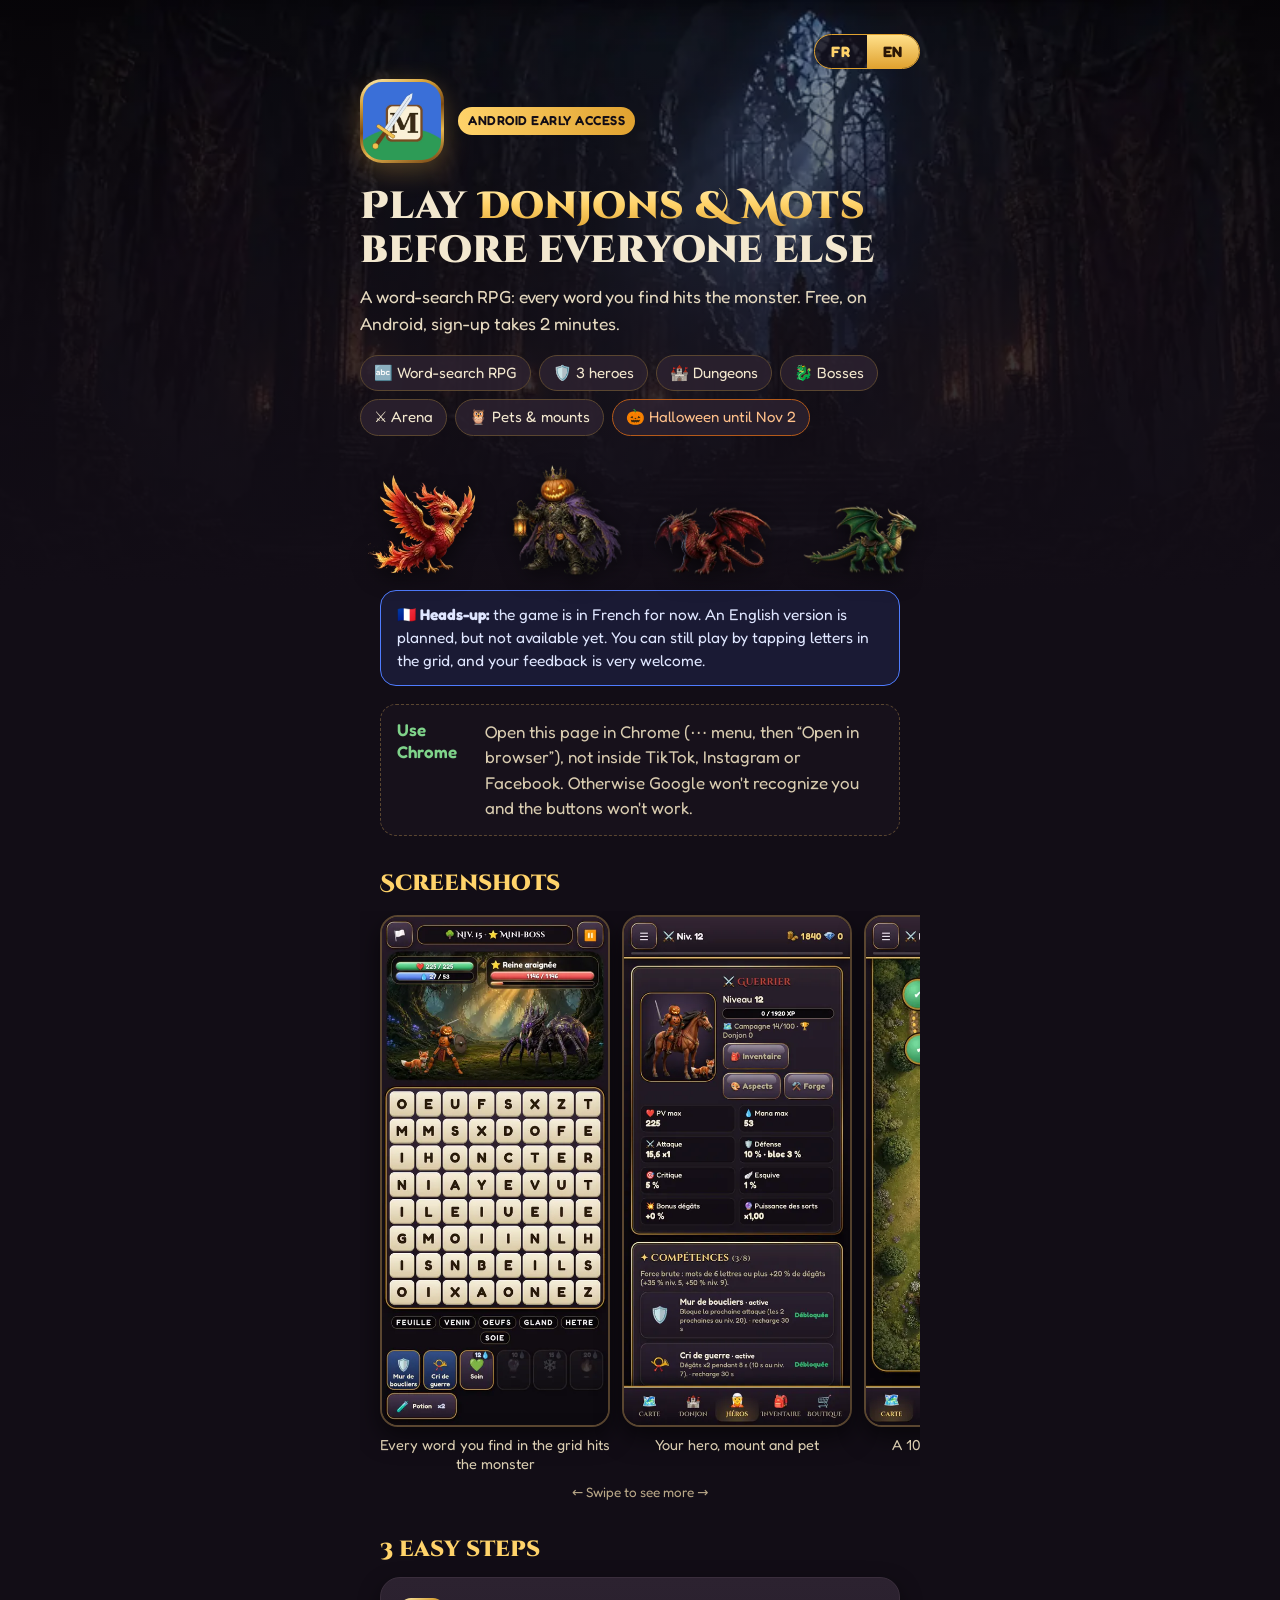
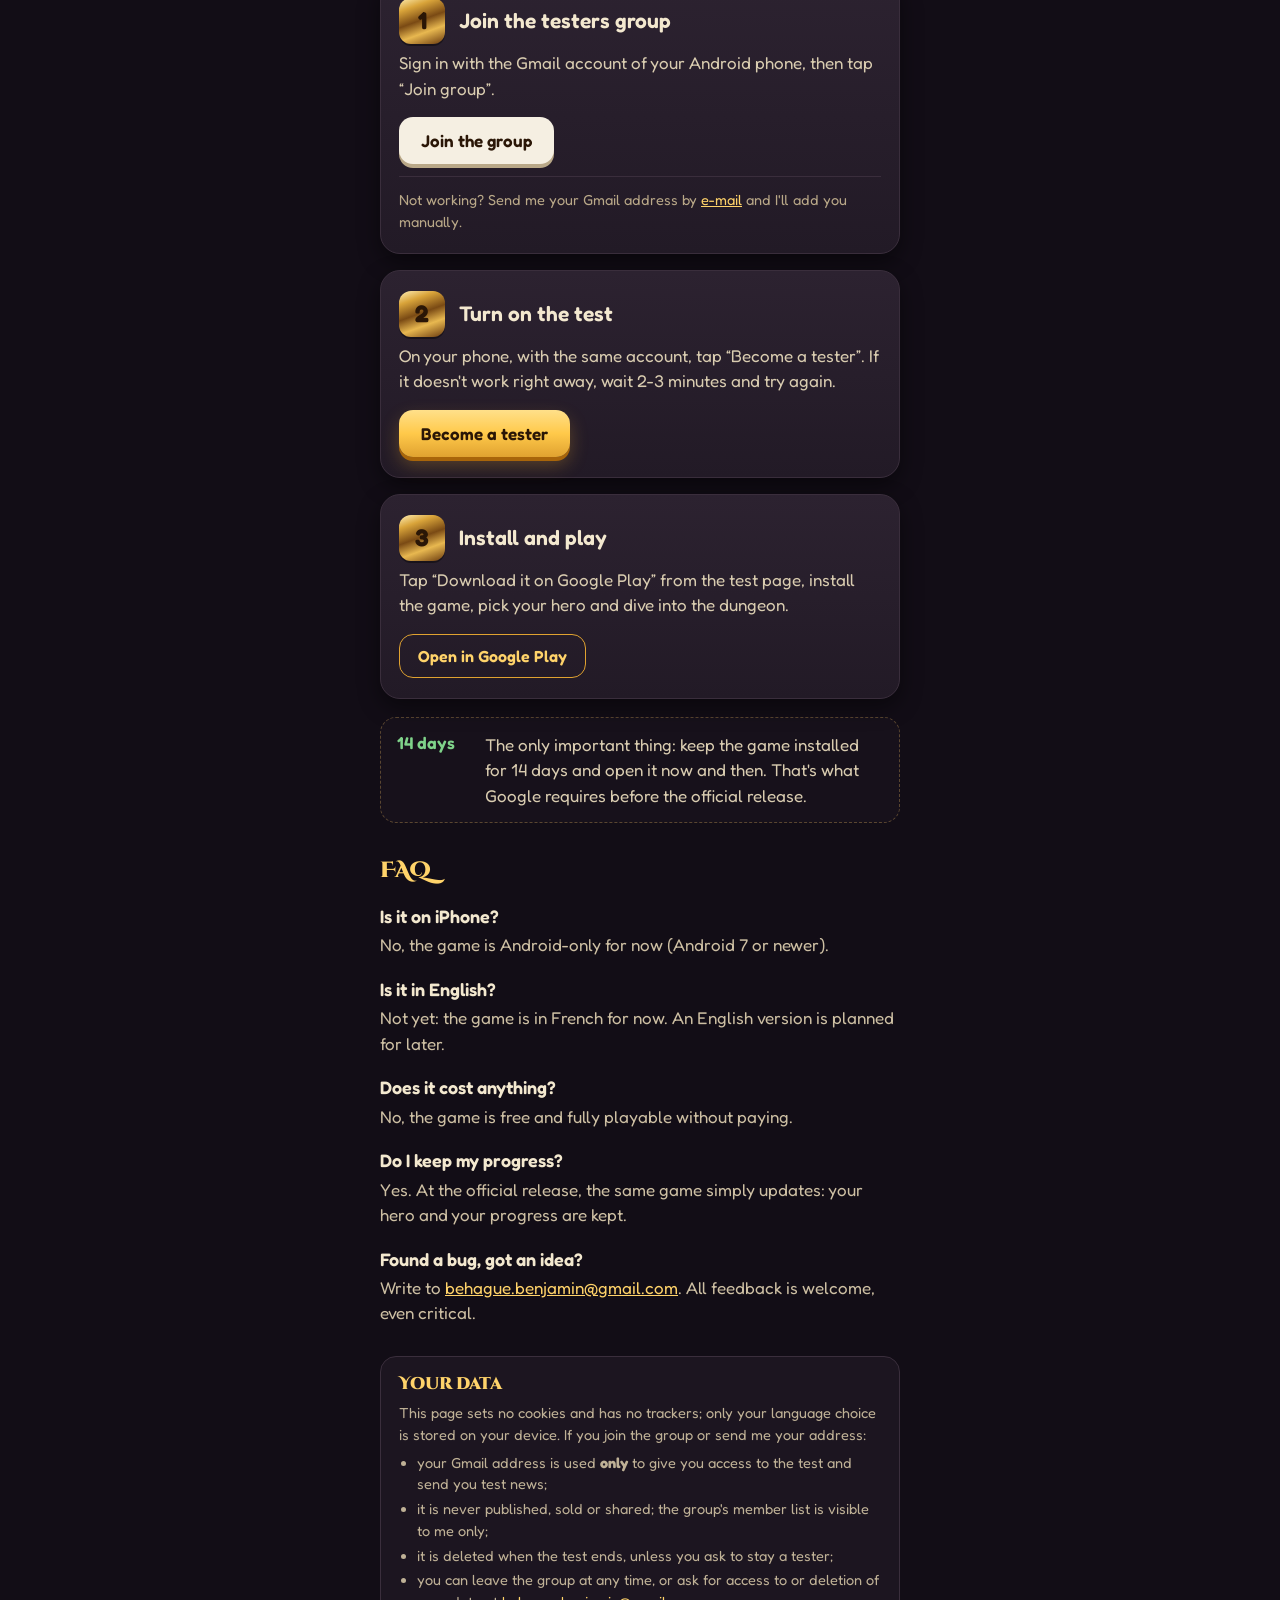
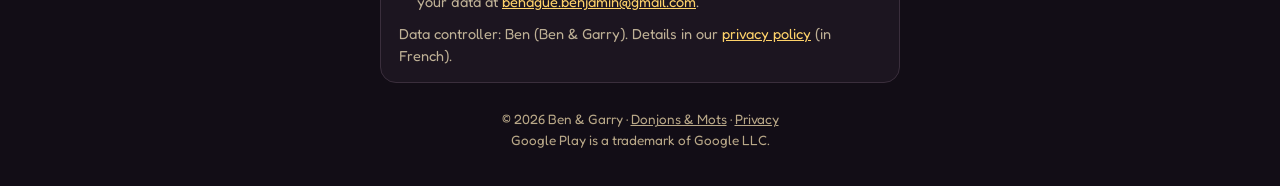
==== testeurs/index.html @ 57e8fcc4 "Add files via upload" ====
<!doctype html>
<html lang="fr" class="l-fr">
<head>
<meta charset="utf-8">
<meta name="viewport" content="width=device-width,initial-scale=1,viewport-fit=cover">
<title>Teste Donjons &amp; Mots avant tout le monde – Avant-première Android</title>
<meta name="description" content="Deviens testeur de Donjons &amp; Mots, le jeu de mots mêlés RPG en français. Android, gratuit, inscription en 2 minutes. / Become a tester of Donjons &amp; Mots, a word-search RPG for Android. Free.">
<meta name="theme-color" content="#120d16">
<meta name="robots" content="noindex">
<meta property="og:title" content="Teste Donjons &amp; Mots avant tout le monde">
<meta property="og:description" content="Le jeu de mots mêlés RPG en français. Android, gratuit, inscription en 2 minutes.">
<meta property="og:image" content="https://benito344.github.io/donjonsetmots/testeurs/og-banniere.jpg">
<meta property="og:url" content="https://benito344.github.io/donjonsetmots/testeurs/">
<meta property="og:type" content="website">
<link rel="icon" href="favicon.png">
<link rel="apple-touch-icon" href="apple-touch-icon.png">
<link rel="preload" href="cinzel-deco-900.woff2" as="font" type="font/woff2" crossorigin>
<script>
/* ===================================================================
   ⚠️  À COMPLÉTER PAR BEN AVANT LA MISE EN LIGNE
   Colle ici l'adresse de ton Google Group, par exemple :
   https://groups.google.com/g/donjons-et-mots-testeurs
   Tant que c'est vide, le bouton « Rejoindre le groupe » reste grisé
   et la page propose d'envoyer son Gmail par e-mail à la place.
   =================================================================== */
window.GROUPE_URL = "https://groups.google.com/g/donjons-et-mots-testeurs";

/* Langue : ?lang=fr|en, sinon choix mémorisé, sinon langue du navigateur (français → FR, autre → EN). */
(function(){
  var l = null, q = (location.search.match(/[?&]lang=(fr|en)/) || [])[1];
  try { l = q || localStorage.getItem("dm-lang"); } catch(e) { l = q; }
  if (l !== "fr" && l !== "en") {
    var n = (navigator.languages && navigator.languages[0]) || navigator.language || "fr";
    l = /^fr/i.test(n) ? "fr" : "en";
  }
  var h = document.documentElement; h.className = "l-" + l; h.lang = l;
})();
</script>
<style>
@font-face{font-family:"Cinzel Decorative";src:url(cinzel-deco-900.woff2) format("woff2");font-weight:900;font-display:swap}
@font-face{font-family:"Fredoka";src:url(fredoka.woff2) format("woff2");font-weight:300 700;font-display:swap}
:root{
  --bg:#120d16;--bg2:#1c1520;--card:#221a26;--card2:#2c2230;--line:#5a4630;--line2:#3a2e3c;
  --ink:#f3e8cf;--muted:#b9a888;--gold:#ffd36a;--gold2:#e0a230;--gold3:#a8650a;--pumpkin:#ff8a2a;--green:#7fd38a;
  --frame:linear-gradient(160deg,#fff0b8 0%,#d9a43a 22%,#7a4a14 48%,#e8b850 70%,#6a3a0e 100%);
  --title:"Cinzel Decorative",Georgia,serif;--text:"Fredoka",system-ui,-apple-system,"Segoe UI",Roboto,sans-serif;
}
*{box-sizing:border-box}
html{-webkit-text-size-adjust:100%}
body{margin:0;background:var(--bg);color:var(--ink);font:400 17px/1.5 var(--text)}
a{color:var(--gold)}
.hero{position:relative;padding:28px 20px 8px;background:
  linear-gradient(180deg,rgba(18,13,22,.35) 0%,rgba(18,13,22,.8) 55%,var(--bg) 100%),
  url(fond-donjon.webp) center top/cover no-repeat}
.wrap{max-width:560px;margin:0 auto;padding:0 20px}
.hero .wrap{padding:0}
.brand{display:flex;align-items:center;gap:14px}
.icon{width:84px;height:84px;border-radius:22px;padding:3px;background:var(--frame);box-shadow:0 8px 26px rgba(255,190,80,.28)}
.icon img{display:block;width:100%;height:100%;border-radius:19px}
.tag{display:inline-block;font-size:13px;font-weight:600;letter-spacing:.04em;text-transform:uppercase;color:var(--bg);background:linear-gradient(90deg,var(--gold),var(--gold2));padding:4px 10px;border-radius:999px}
h1{font:900 31px/1.15 var(--title);margin:22px 0 12px;letter-spacing:.01em}
h1 .gold{background:linear-gradient(180deg,#fff0b8,#ffd36a 45%,#e0a230);-webkit-background-clip:text;background-clip:text;color:transparent}
.lead{color:#e6dac0;margin:0 0 18px;font-size:17.5px}
.pills{display:flex;flex-wrap:wrap;gap:8px;margin:0 0 22px;padding:0;list-style:none}
.pills li{border:1px solid var(--line);background:rgba(44,34,48,.85);border-radius:999px;padding:6px 13px;font-size:15px;white-space:nowrap}
.pills li.hw{border-color:#b55a1a;color:#ffc08a}
.strip{display:flex;justify-content:space-between;align-items:flex-end;margin:0 0 4px}
.strip img{width:24%;max-width:120px;height:auto;filter:drop-shadow(0 6px 10px rgba(0,0,0,.6))}
.note{border:1.5px dashed var(--line);border-radius:16px;padding:14px 16px;display:flex;gap:14px;margin:18px 0;background:rgba(28,21,32,.6)}
.note b.k{flex:0 0 74px;color:var(--green);font-weight:600;line-height:1.3}
.note p{margin:0;color:#d9ccb0}
.note.inapp b.k{color:var(--pumpkin)}
.note.inapp{border-color:var(--pumpkin);border-style:solid;background:rgba(80,40,10,.35)}
.note.ios{border-color:#c2554d;border-style:solid}
.hide{display:none!important}
h2{font:900 22px/1.25 var(--title);margin:34px 0 14px;color:var(--gold)}
.step{position:relative;background:linear-gradient(180deg,var(--card2),var(--card));border:1px solid var(--line2);border-radius:20px;padding:20px 18px 20px 18px;margin:0 0 16px;box-shadow:0 8px 22px rgba(0,0,0,.45)}
.step .hd{display:flex;align-items:center;gap:14px;margin-bottom:6px}
.num{flex:0 0 46px;height:46px;border-radius:12px;background:var(--frame);display:grid;place-items:center;font:700 24px/1 var(--text);color:#2a1606;box-shadow:0 2px 0 rgba(0,0,0,.4)}
.step h3{font:600 21px/1.25 var(--text);margin:0}
.step p{margin:6px 0 12px;color:#d9ccb0}
.btn{display:inline-block;text-decoration:none;font:600 17px/1 var(--text);padding:15px 22px;border-radius:14px;margin-top:4px;text-align:center}
.btn.gold{color:#2a1606;background:linear-gradient(180deg,#ffe08a,#ffc94a 50%,#e0a230);box-shadow:0 4px 0 var(--gold3),0 8px 18px rgba(224,162,48,.3)}
.btn.light{color:#2a1606;background:#f5efe2;box-shadow:0 4px 0 #b9a888}
.btn.ghost{color:var(--gold);border:1.5px solid var(--gold2);padding:13px 18px;font-size:16px}
.btn.off{background:#3a3040;color:#9b8ea0;box-shadow:none;pointer-events:none}
.small{font-size:14.5px;color:var(--muted)}
.fallback{margin-top:12px;padding-top:12px;border-top:1px solid var(--line2)}
.shot{display:flex;gap:14px;align-items:center;margin:8px 0 0}
.shot img{width:46%;max-width:200px;border-radius:16px;border:2px solid var(--line);box-shadow:0 10px 24px rgba(0,0,0,.55)}
.shot p{margin:0;color:#d9ccb0;font-size:16px}
.faq h3{font:600 18px/1.3 var(--text);margin:20px 0 4px;color:var(--ink)}
.faq p{margin:0;color:#cdbfa3}
.rgpd{background:var(--bg2);border:1px solid var(--line2);border-radius:16px;padding:16px 18px;margin:30px 0 0;font-size:14.5px;color:#bfb196}
.rgpd h2{font-size:17px;margin:0 0 8px}
.rgpd ul{margin:6px 0 0;padding-left:18px}
.rgpd li{margin:3px 0}
footer{text-align:center;color:var(--muted);font-size:13.5px;padding:26px 20px 36px}
footer a{color:var(--muted)}
@media (min-width:600px){h1{font-size:38px}.hero{padding-top:44px}}

.fr,.en{}
html.l-fr .en,html.l-en .fr{display:none!important}
.topbar{display:flex;justify-content:flex-end;margin:-10px 0 10px}
.lang{display:inline-flex;border:1.5px solid var(--gold2);border-radius:999px;overflow:hidden;background:rgba(18,13,22,.75)}
.lang button{font:700 15px/1 var(--text);letter-spacing:.06em;color:var(--gold);background:none;border:0;padding:9px 15px;cursor:pointer;min-width:52px}
html.l-fr .lang [data-l=fr],html.l-en .lang [data-l=en]{background:linear-gradient(180deg,#ffe08a,#e0a230);color:#2a1606}
.gallery{display:flex;gap:12px;overflow-x:auto;scroll-snap-type:x mandatory;-webkit-overflow-scrolling:touch;padding:4px 20px 14px;margin:0 -20px;scrollbar-width:none}
.gallery::-webkit-scrollbar{display:none}
.gallery figure{flex:0 0 62%;max-width:230px;margin:0;scroll-snap-align:center}
.gallery img{display:block;width:100%;height:auto;aspect-ratio:420/934;border-radius:18px;border:2px solid var(--line);box-shadow:0 10px 24px rgba(0,0,0,.55);background:#000}
.gallery figcaption{font-size:14.5px;color:#d9ccb0;margin-top:8px;line-height:1.35;text-align:center}
.swipe{font-size:13.5px;color:var(--muted);margin:-6px 0 0;text-align:center}
.enote{border:1.5px solid #4f7cff;border-radius:16px;padding:12px 16px;margin:0 0 16px;background:rgba(40,52,110,.35);color:#dfe6ff;font-size:15.5px}
</style>
</head>
<body>

<header class="hero">
 <div class="wrap">
  <div class="topbar">
   <div class="lang" role="group" aria-label="Langue / Language">
    <button type="button" data-l="fr" aria-label="Français">FR</button><button type="button" data-l="en" aria-label="English">EN</button>
   </div>
  </div>
  <div class="brand">
   <div class="icon"><img src="icone.webp" width="78" height="78" alt="Donjons &amp; Mots"></div>
   <span class="tag"><span class="fr">Avant-première Android</span><span class="en">Android early access</span></span>
  </div>
  <h1 class="fr">Teste <span class="gold">Donjons &amp; Mots</span> avant tout le monde</h1>
  <h1 class="en">Play <span class="gold">Donjons &amp; Mots</span> before everyone else</h1>
  <p class="lead fr">Le jeu de mots mêlés façon RPG, en français : chaque mot trouvé frappe le monstre. Gratuit, sur Android, inscription en 2&nbsp;minutes.</p>
  <p class="lead en">A word-search RPG: every word you find hits the monster. Free, on Android, sign-up takes 2&nbsp;minutes.</p>
  <ul class="pills fr" aria-label="Au programme">
   <li>🔤 Mots mêlés RPG</li><li>🛡️ 3 héros</li><li>🏰 Donjons</li><li>🐉 Boss</li>
   <li>⚔️ Arène</li><li>🦉 Familiers &amp; montures</li><li class="hw">🎃 Halloween jusqu'au 2/11</li>
  </ul>
  <ul class="pills en" aria-label="Features">
   <li>🔤 Word-search RPG</li><li>🛡️ 3 heroes</li><li>🏰 Dungeons</li><li>🐉 Bosses</li>
   <li>⚔️ Arena</li><li>🦉 Pets &amp; mounts</li><li class="hw">🎃 Halloween until Nov 2</li>
  </ul>
  <div class="strip" aria-hidden="true">
   <img src="phenix.webp" alt="" width="120" height="120">
   <img src="boss-citrouille.webp" alt="" width="120" height="120">
   <img src="dragon.webp" alt="" width="120" height="120">
   <img src="monture-dragon.webp" alt="" width="120" height="120">
  </div>
 </div>
</header>

<main class="wrap">

 <div class="enote en"><b>🇫🇷 Heads-up:</b> the game is in French for now. An English version is planned, but not available yet. You can still play by tapping letters in the grid, and your feedback is very welcome.</div>

 <div class="note inapp hide" id="inapp">
  <b class="k"><span class="fr">Attention</span><span class="en">Warning</span></b>
  <div><p class="fr">Tu es dans le navigateur de Facebook, Instagram ou TikTok : Google ne te reconnaîtra pas ici.</p>
  <p class="en">You're in the Facebook, Instagram or TikTok browser: Google won't recognize you here.</p>
  <a class="btn ghost" id="openChrome" href="#" style="margin-top:10px"><span class="fr">Ouvrir dans Chrome</span><span class="en">Open in Chrome</span></a></div>
 </div>

 <div class="note ios hide" id="ios">
  <b class="k">iPhone</b>
  <p class="fr">Le jeu est uniquement sur Android pour l'instant. Partage cette page à un ami qui a un téléphone Android&nbsp;!</p>
  <p class="en">The game is Android-only for now. Share this page with a friend who has an Android phone!</p>
 </div>

 <div class="note">
  <b class="k"><span class="fr">Dans Chrome</span><span class="en">Use Chrome</span></b>
  <p class="fr">Ouvre cette page dans Chrome (menu ⋯ puis «&nbsp;Ouvrir dans le navigateur&nbsp;»), pas dans TikTok, Instagram ou Facebook. Sinon Google ne te reconnaît pas et les boutons ne marchent pas.</p>
  <p class="en">Open this page in Chrome (⋯ menu, then “Open in browser”), not inside TikTok, Instagram or Facebook. Otherwise Google won't recognize you and the buttons won't work.</p>
 </div>

 <h2><span class="fr">Aperçu du jeu</span><span class="en">Screenshots</span></h2>
 <div class="gallery" tabindex="0" aria-label="Captures du jeu / Screenshots">
  <figure><img src="jeu-combat.webp" width="420" height="934" loading="lazy" alt="Combat : grille de mots mêlés contre la Reine araignée / Fight: word grid vs the Spider Queen"><figcaption><span class="fr">Chaque mot trouvé dans la grille frappe le monstre</span><span class="en">Every word you find in the grid hits the monster</span></figcaption></figure>
  <figure><img src="jeu-heros-cheval.webp" width="420" height="934" loading="lazy" alt="Écran du héros à cheval / Hero on horseback"><figcaption><span class="fr">Ton héros, sa monture et son familier</span><span class="en">Your hero, mount and pet</span></figcaption></figure>
  <figure><img src="jeu-carte.webp" width="420" height="934" loading="lazy" alt="Carte de la campagne / Campaign map"><figcaption><span class="fr">Une campagne de 100 niveaux sur la carte</span><span class="en">A 100-level campaign map</span></figcaption></figure>
  <figure><img src="jeu-arene.webp" width="420" height="934" loading="lazy" alt="Combat dans l'arène / Arena fight"><figcaption><span class="fr">L'arène contre d'autres héros</span><span class="en">Arena fights against other heroes</span></figcaption></figure>
  <figure><img src="jeu-donjon.webp" width="420" height="934" loading="lazy" alt="La Tour du donjon / Dungeon Tower"><figcaption><span class="fr">La Tour du donjon, étage par étage</span><span class="en">The Dungeon Tower, floor by floor</span></figcaption></figure>
  <figure><img src="jeu-halloween.webp" width="420" height="934" loading="lazy" alt="Boss d'Halloween, le Roi Citrouille / Halloween boss, the Pumpkin King"><figcaption><span class="fr">Événement Halloween&nbsp;: le Roi Citrouille</span><span class="en">Halloween event: the Pumpkin King</span></figcaption></figure>
 </div>
 <p class="swipe"><span class="fr">← Fais glisser pour voir la suite →</span><span class="en">← Swipe to see more →</span></p>

 <h2><span class="fr">En 3 étapes</span><span class="en">3 easy steps</span></h2>

 <section class="step">
  <div class="hd"><span class="num">1</span><h3><span class="fr">Rejoins le groupe des testeurs</span><span class="en">Join the testers group</span></h3></div>
  <p class="fr">Connecte-toi avec le compte Gmail de ton téléphone Android, puis appuie sur «&nbsp;Rejoindre le groupe&nbsp;».</p>
  <p class="en">Sign in with the Gmail account of your Android phone, then tap “Join group”.</p>
  <a class="btn light" id="btnGroupe" href="#" target="_blank" rel="noopener"><span class="fr">Rejoindre le groupe</span><span class="en">Join the group</span></a>
  <div class="fallback small">
   <span class="fr">Ça ne marche pas&nbsp;? Envoie-moi ton adresse Gmail par
   <a href="mailto:behague.benjamin@gmail.com?subject=Testeur%20Donjons%20%26%20Mots&amp;body=Bonjour%20Ben%2C%0A%0AJe%20veux%20tester%20Donjons%20%26%20Mots.%20Mon%20adresse%20Gmail%20Android%20%3A%20">e-mail</a>
   et je t'ajoute à la main.</span>
   <span class="en">Not working? Send me your Gmail address by
   <a href="mailto:behague.benjamin@gmail.com?subject=Tester%20Donjons%20%26%20Mots&amp;body=Hi%20Ben%2C%0A%0AI%27d%20like%20to%20test%20Donjons%20%26%20Mots.%20My%20Android%20Gmail%20address%3A%20">e-mail</a>
   and I'll add you manually.</span>
  </div>
 </section>

 <section class="step">
  <div class="hd"><span class="num">2</span><h3><span class="fr">Active le test</span><span class="en">Turn on the test</span></h3></div>
  <p class="fr">Sur ton téléphone, avec le même compte, appuie sur «&nbsp;Devenir testeur&nbsp;». Si ça ne marche pas tout de suite, attends 2-3&nbsp;minutes et réessaie.</p>
  <p class="en">On your phone, with the same account, tap “Become a tester”. If it doesn't work right away, wait 2-3&nbsp;minutes and try again.</p>
  <a class="btn gold" href="https://play.google.com/apps/testing/com.benetgarry.donjonsetmots" target="_blank" rel="noopener"><span class="fr">Devenir testeur</span><span class="en">Become a tester</span></a>
 </section>

 <section class="step">
  <div class="hd"><span class="num">3</span><h3><span class="fr">Installe et joue</span><span class="en">Install and play</span></h3></div>
  <p class="fr">Appuie sur «&nbsp;Télécharger sur Google Play&nbsp;» depuis la page du test, installe le jeu, choisis ton héros et lance-toi dans le donjon.</p>
  <p class="en">Tap “Download it on Google Play” from the test page, install the game, pick your hero and dive into the dungeon.</p>
  <a class="btn ghost" href="https://play.google.com/store/apps/details?id=com.benetgarry.donjonsetmots" target="_blank" rel="noopener"><span class="fr">Ouvrir sur Google Play</span><span class="en">Open in Google Play</span></a>
 </section>

 <div class="note">
  <b class="k"><span class="fr">14 jours</span><span class="en">14 days</span></b>
  <p class="fr">Le seul truc important&nbsp;: garde le jeu installé 14&nbsp;jours et ouvre-le de temps en temps. C'est ce que Google demande avant la sortie officielle.</p>
  <p class="en">The only important thing: keep the game installed for 14&nbsp;days and open it now and then. That's what Google requires before the official release.</p>
 </div>

 <section class="faq fr">
  <h2>Questions</h2>
  <h3>Il faut un iPhone&nbsp;?</h3>
  <p>Non, le jeu est sur Android uniquement pour l'instant (Android&nbsp;7 ou plus récent).</p>
  <h3>C'est payant&nbsp;?</h3>
  <p>Non, le jeu est gratuit et se joue entièrement sans payer.</p>
  <h3>Je garde ma progression&nbsp;?</h3>
  <p>Oui. À la sortie officielle, c'est le même jeu qui se met à jour&nbsp;: ton héros et ta progression sont gardés.</p>
  <h3>Un bug, une idée&nbsp;?</h3>
  <p>Écris à <a href="mailto:behague.benjamin@gmail.com">behague.benjamin@gmail.com</a>. Tous les retours sont les bienvenus, même critiques.</p>
 </section>
 <section class="faq en">
  <h2>FAQ</h2>
  <h3>Is it on iPhone?</h3>
  <p>No, the game is Android-only for now (Android&nbsp;7 or newer).</p>
  <h3>Is it in English?</h3>
  <p>Not yet: the game is in French for now. An English version is planned for later.</p>
  <h3>Does it cost anything?</h3>
  <p>No, the game is free and fully playable without paying.</p>
  <h3>Do I keep my progress?</h3>
  <p>Yes. At the official release, the same game simply updates: your hero and your progress are kept.</p>
  <h3>Found a bug, got an idea?</h3>
  <p>Write to <a href="mailto:behague.benjamin@gmail.com">behague.benjamin@gmail.com</a>. All feedback is welcome, even critical.</p>
 </section>

 <section class="rgpd fr" id="donnees">
  <h2>Tes données</h2>
  Cette page ne dépose aucun cookie et ne contient aucun traceur&nbsp;; seul ton choix de langue est retenu sur ton appareil. Si tu rejoins le groupe ou m'envoies ton adresse&nbsp;:
  <ul>
   <li>ton adresse Gmail sert <b>uniquement</b> à t'ouvrir l'accès au test et à te donner des nouvelles du test&nbsp;;</li>
   <li>elle n'est ni publiée, ni vendue, ni partagée&nbsp;; la liste des membres du groupe n'est visible que par moi&nbsp;;</li>
   <li>elle est supprimée à la fin du test, sauf si tu demandes à rester testeur&nbsp;;</li>
   <li>tu peux quitter le groupe quand tu veux, ou demander l'accès ou la suppression de tes données à <a href="mailto:behague.benjamin@gmail.com">behague.benjamin@gmail.com</a>.</li>
  </ul>
  <p style="margin:10px 0 0">Responsable&nbsp;: Ben (Ben &amp; Garry). Détails dans la <a href="../confidentialite/">politique de confidentialité</a>.</p>
 </section>
 <section class="rgpd en">
  <h2>Your data</h2>
  This page sets no cookies and has no trackers; only your language choice is stored on your device. If you join the group or send me your address:
  <ul>
   <li>your Gmail address is used <b>only</b> to give you access to the test and send you test news;</li>
   <li>it is never published, sold or shared; the group's member list is visible to me only;</li>
   <li>it is deleted when the test ends, unless you ask to stay a tester;</li>
   <li>you can leave the group at any time, or ask for access to or deletion of your data at <a href="mailto:behague.benjamin@gmail.com">behague.benjamin@gmail.com</a>.</li>
  </ul>
  <p style="margin:10px 0 0">Data controller: Ben (Ben &amp; Garry). Details in our <a href="../confidentialite/">privacy policy</a> (in French).</p>
 </section>

</main>

<footer>
 © 2026 Ben &amp; Garry · <a href="../">Donjons &amp; Mots</a> · <a href="../confidentialite/"><span class="fr">Confidentialité</span><span class="en">Privacy</span></a><br>
 <span class="fr">Google Play est une marque de Google LLC.</span><span class="en">Google Play is a trademark of Google LLC.</span>
</footer>

<script>
(function(){
  var T = { fr:"Teste Donjons & Mots avant tout le monde – Avant-première Android", en:"Play Donjons & Mots before everyone else – Android early access" };
  var h = document.documentElement;
  function setLang(l, keep){
    h.className = "l-" + l; h.lang = l; document.title = T[l];
    if (keep) { try { localStorage.setItem("dm-lang", l); } catch(e) {} }
  }
  setLang(h.lang === "en" ? "en" : "fr", false);
  document.querySelectorAll(".lang button").forEach(function(b){
    b.addEventListener("click", function(){ setLang(b.getAttribute("data-l"), true); });
  });

  var ua = navigator.userAgent || "";
  var g = document.getElementById("btnGroupe");
  var url = (window.GROUPE_URL || "").trim();
  if (/^https:\/\/groups\.google\.com\//.test(url)) { g.href = url; }
  else { g.classList.add("off"); g.removeAttribute("href");
    g.innerHTML = '<span class="fr">Groupe bientôt ouvert</span><span class="en">Group opening soon</span>'; }
  var inApp = /FBAN|FBAV|FB_IAB|Instagram|musical_ly|Bytedance|TikTok|Snapchat|Line\//i.test(ua);
  var android = /Android/i.test(ua), ios = /iPhone|iPad|iPod/i.test(ua);
  if (inApp) {
    document.getElementById("inapp").classList.remove("hide");
    var o = document.getElementById("openChrome");
    if (android) o.href = "intent://" + location.host + location.pathname + location.search + "#Intent;scheme=https;package=com.android.chrome;end";
    else o.classList.add("hide");
  }
  if (ios) document.getElementById("ios").classList.remove("hide");
})();
</script>
</body>
</html>
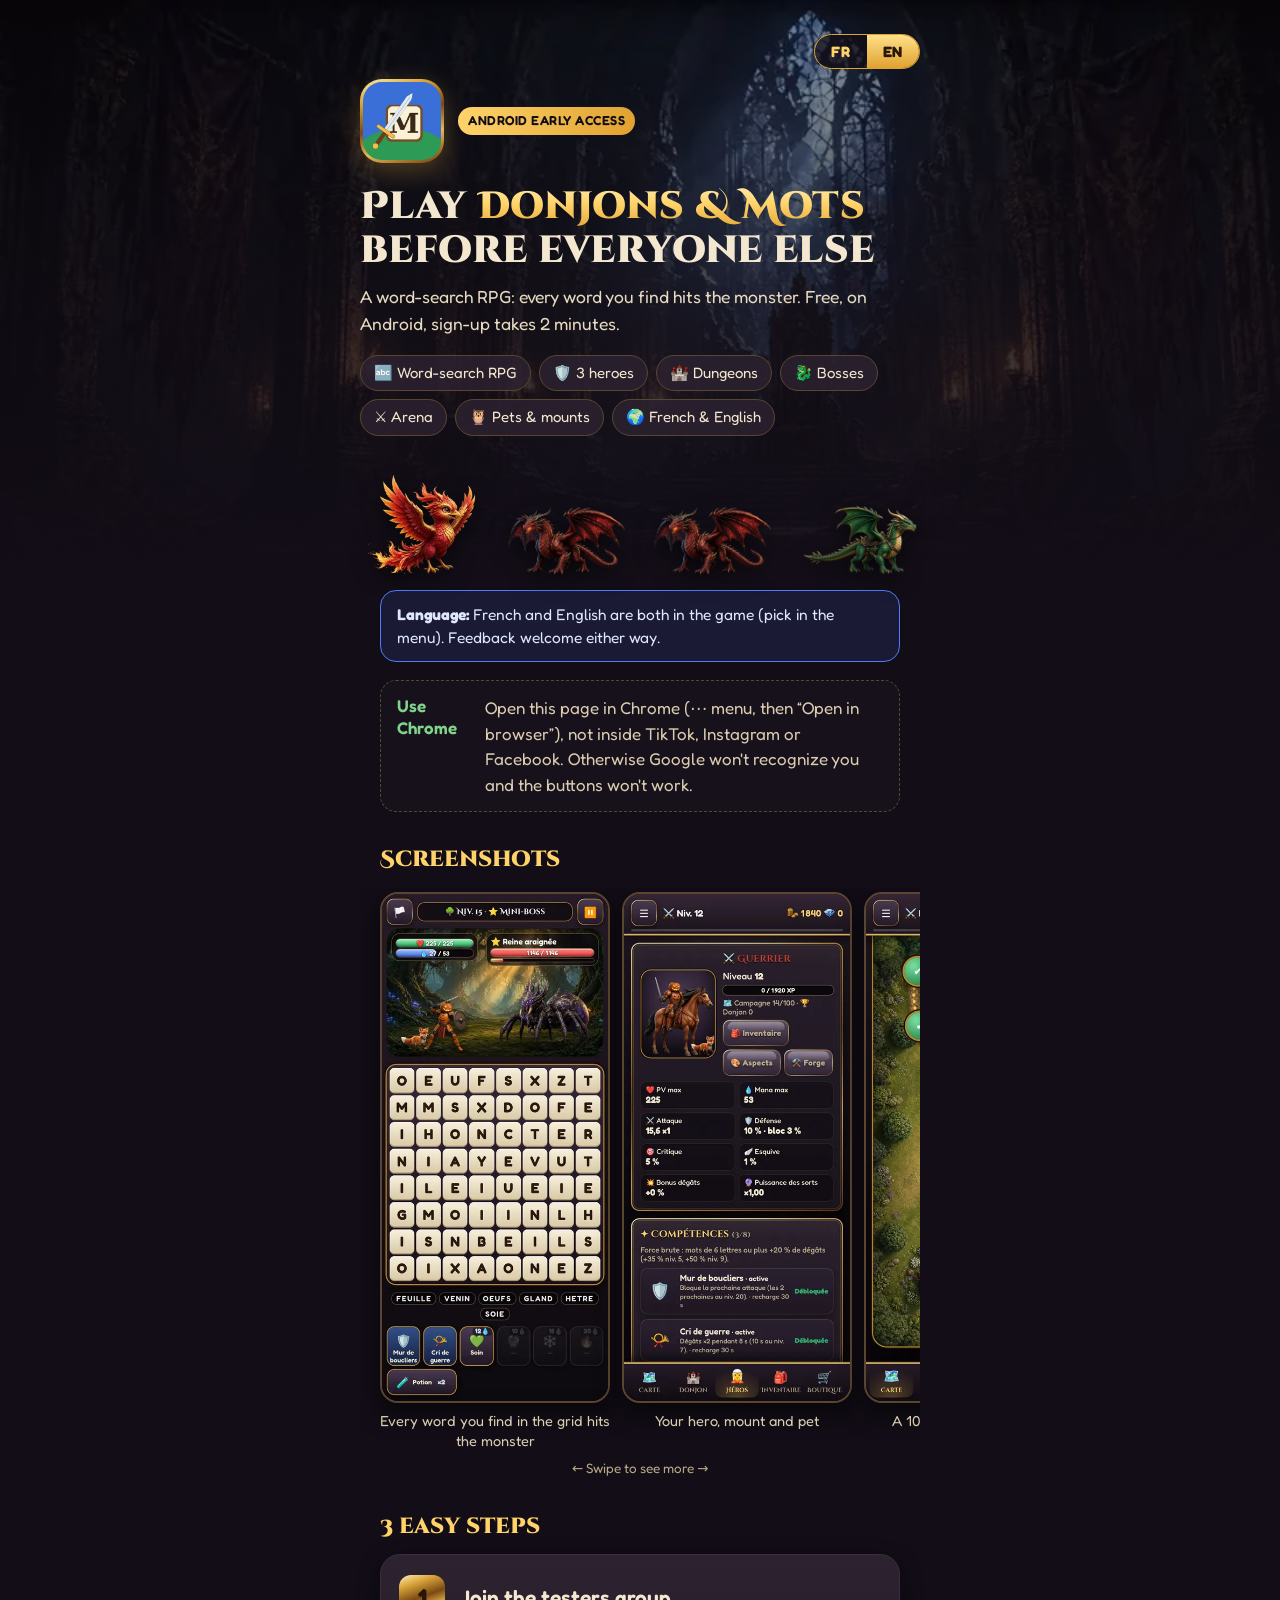
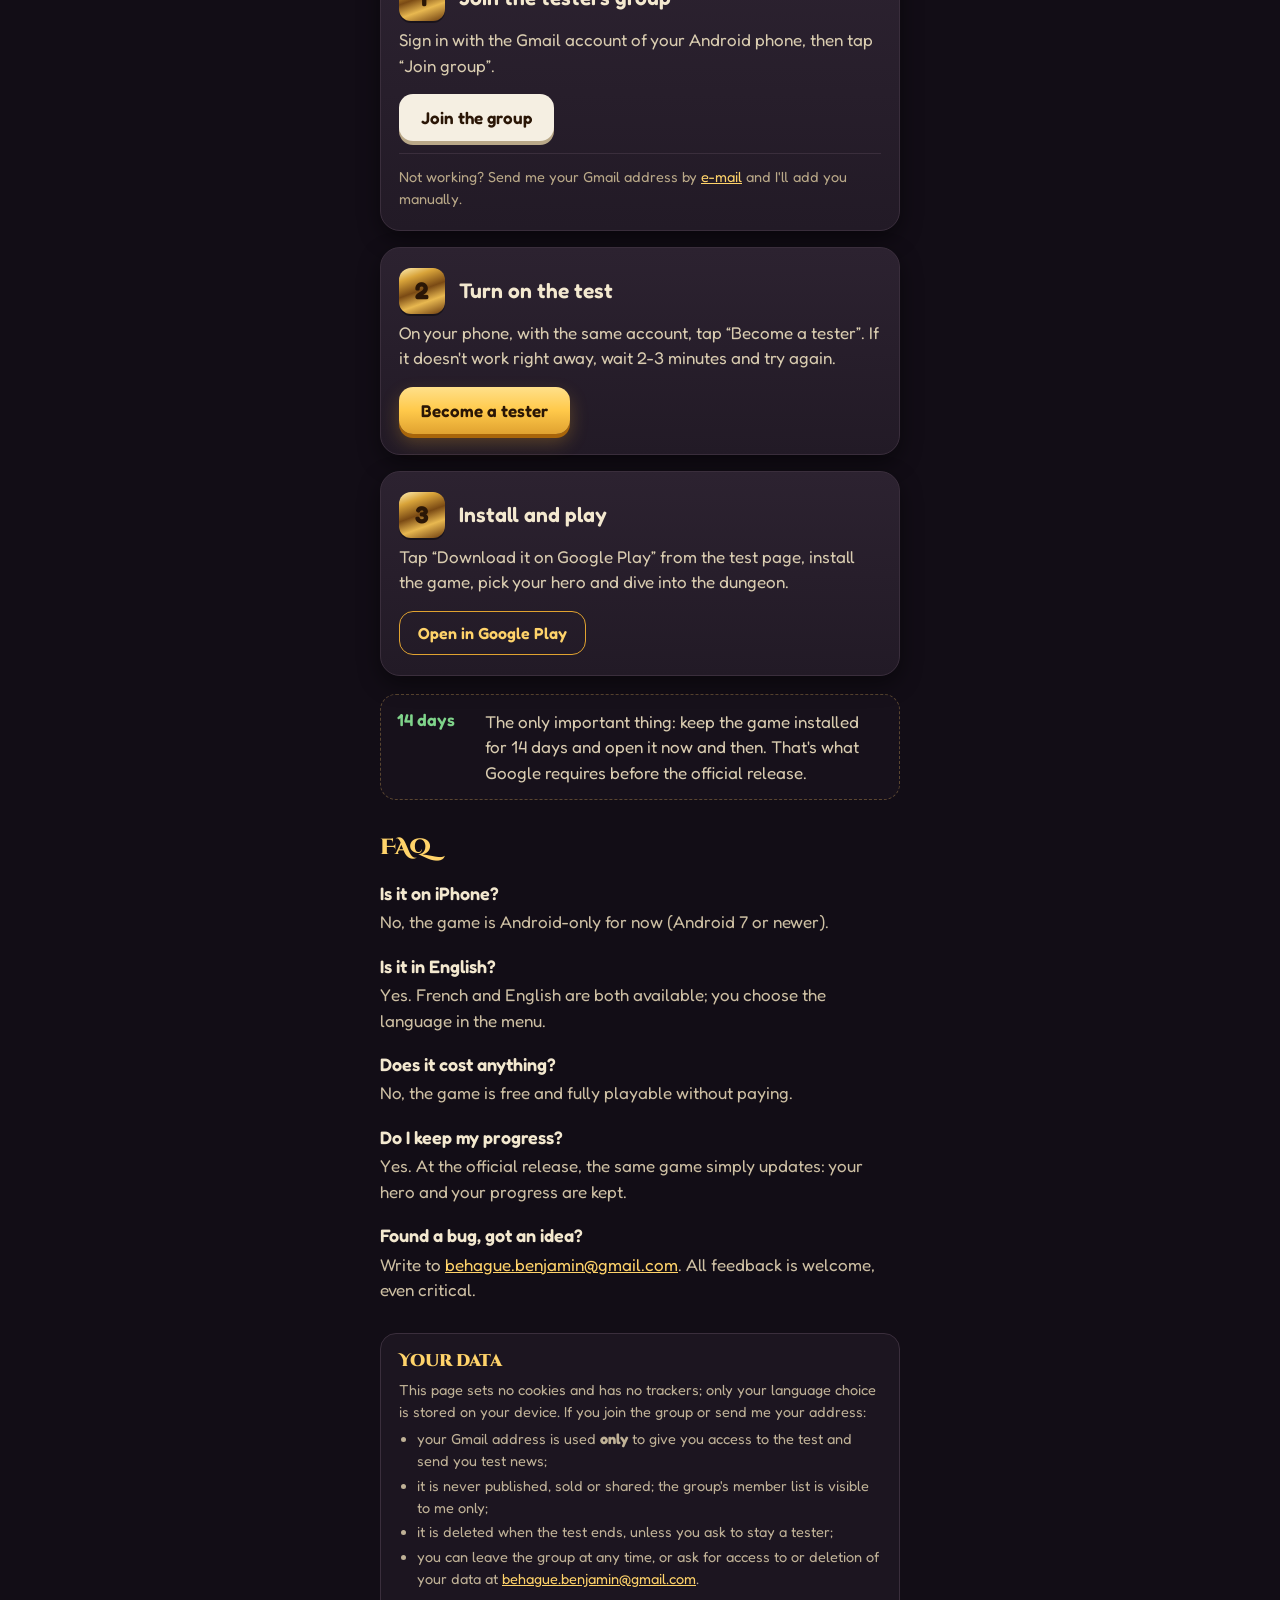
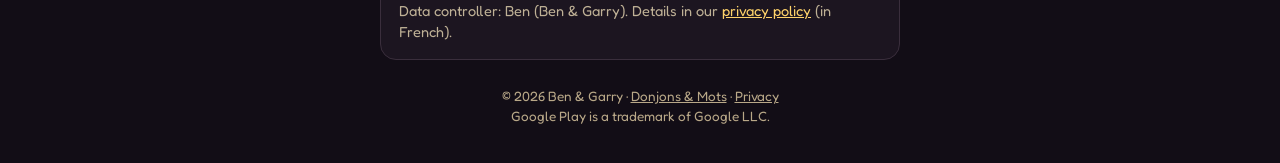
==== commit caae15d1: "Add files via upload" ====
--- a/testeurs/index.html
+++ b/testeurs/index.html
@@ -133,15 +133,15 @@
   <p class="lead en">A word-search RPG: every word you find hits the monster. Free, on Android, sign-up takes 2&nbsp;minutes.</p>
   <ul class="pills fr" aria-label="Au programme">
    <li>🔤 Mots mêlés RPG</li><li>🛡️ 3 héros</li><li>🏰 Donjons</li><li>🐉 Boss</li>
-   <li>⚔️ Arène</li><li>🦉 Familiers &amp; montures</li><li class="hw">🎃 Halloween jusqu'au 2/11</li>
+   <li>⚔️ Arène</li><li>🦉 Familiers &amp; montures</li><li>🌍 Français &amp; anglais</li>
   </ul>
   <ul class="pills en" aria-label="Features">
    <li>🔤 Word-search RPG</li><li>🛡️ 3 heroes</li><li>🏰 Dungeons</li><li>🐉 Bosses</li>
-   <li>⚔️ Arena</li><li>🦉 Pets &amp; mounts</li><li class="hw">🎃 Halloween until Nov 2</li>
+   <li>⚔️ Arena</li><li>🦉 Pets &amp; mounts</li><li>🌍 French &amp; English</li>
   </ul>
   <div class="strip" aria-hidden="true">
    <img src="phenix.webp" alt="" width="120" height="120">
-   <img src="boss-citrouille.webp" alt="" width="120" height="120">
+   <img src="dragon.webp" alt="" width="120" height="120">
    <img src="dragon.webp" alt="" width="120" height="120">
    <img src="monture-dragon.webp" alt="" width="120" height="120">
   </div>
@@ -150,7 +150,7 @@
 
 <main class="wrap">
 
- <div class="enote en"><b>🇫🇷 Heads-up:</b> the game is in French for now. An English version is planned, but not available yet. You can still play by tapping letters in the grid, and your feedback is very welcome.</div>
+ <div class="enote en"><b>Language:</b> French and English are both in the game (pick in the menu). Feedback welcome either way.</div>
 
  <div class="note inapp hide" id="inapp">
   <b class="k"><span class="fr">Attention</span><span class="en">Warning</span></b>
@@ -178,7 +178,7 @@
   <figure><img src="jeu-carte.webp" width="420" height="934" loading="lazy" alt="Carte de la campagne / Campaign map"><figcaption><span class="fr">Une campagne de 100 niveaux sur la carte</span><span class="en">A 100-level campaign map</span></figcaption></figure>
   <figure><img src="jeu-arene.webp" width="420" height="934" loading="lazy" alt="Combat dans l'arène / Arena fight"><figcaption><span class="fr">L'arène contre d'autres héros</span><span class="en">Arena fights against other heroes</span></figcaption></figure>
   <figure><img src="jeu-donjon.webp" width="420" height="934" loading="lazy" alt="La Tour du donjon / Dungeon Tower"><figcaption><span class="fr">La Tour du donjon, étage par étage</span><span class="en">The Dungeon Tower, floor by floor</span></figcaption></figure>
-  <figure><img src="jeu-halloween.webp" width="420" height="934" loading="lazy" alt="Boss d'Halloween, le Roi Citrouille / Halloween boss, the Pumpkin King"><figcaption><span class="fr">Événement Halloween&nbsp;: le Roi Citrouille</span><span class="en">Halloween event: the Pumpkin King</span></figcaption></figure>
+  <figure><img src="jeu-combat.webp" width="420" height="934" loading="lazy" alt="Combat dans la grille / Word combat in the grid"><figcaption><span class="fr">Chaque mot trouvé frappe le monstre</span><span class="en">Every word you find hits the monster</span></figcaption></figure>
  </div>
  <p class="swipe"><span class="fr">← Fais glisser pour voir la suite →</span><span class="en">← Swipe to see more →</span></p>
 
@@ -235,7 +235,7 @@
   <h3>Is it on iPhone?</h3>
   <p>No, the game is Android-only for now (Android&nbsp;7 or newer).</p>
   <h3>Is it in English?</h3>
-  <p>Not yet: the game is in French for now. An English version is planned for later.</p>
+  <p>Yes. French and English are both available; you choose the language in the menu.</p>
   <h3>Does it cost anything?</h3>
   <p>No, the game is free and fully playable without paying.</p>
   <h3>Do I keep my progress?</h3>
